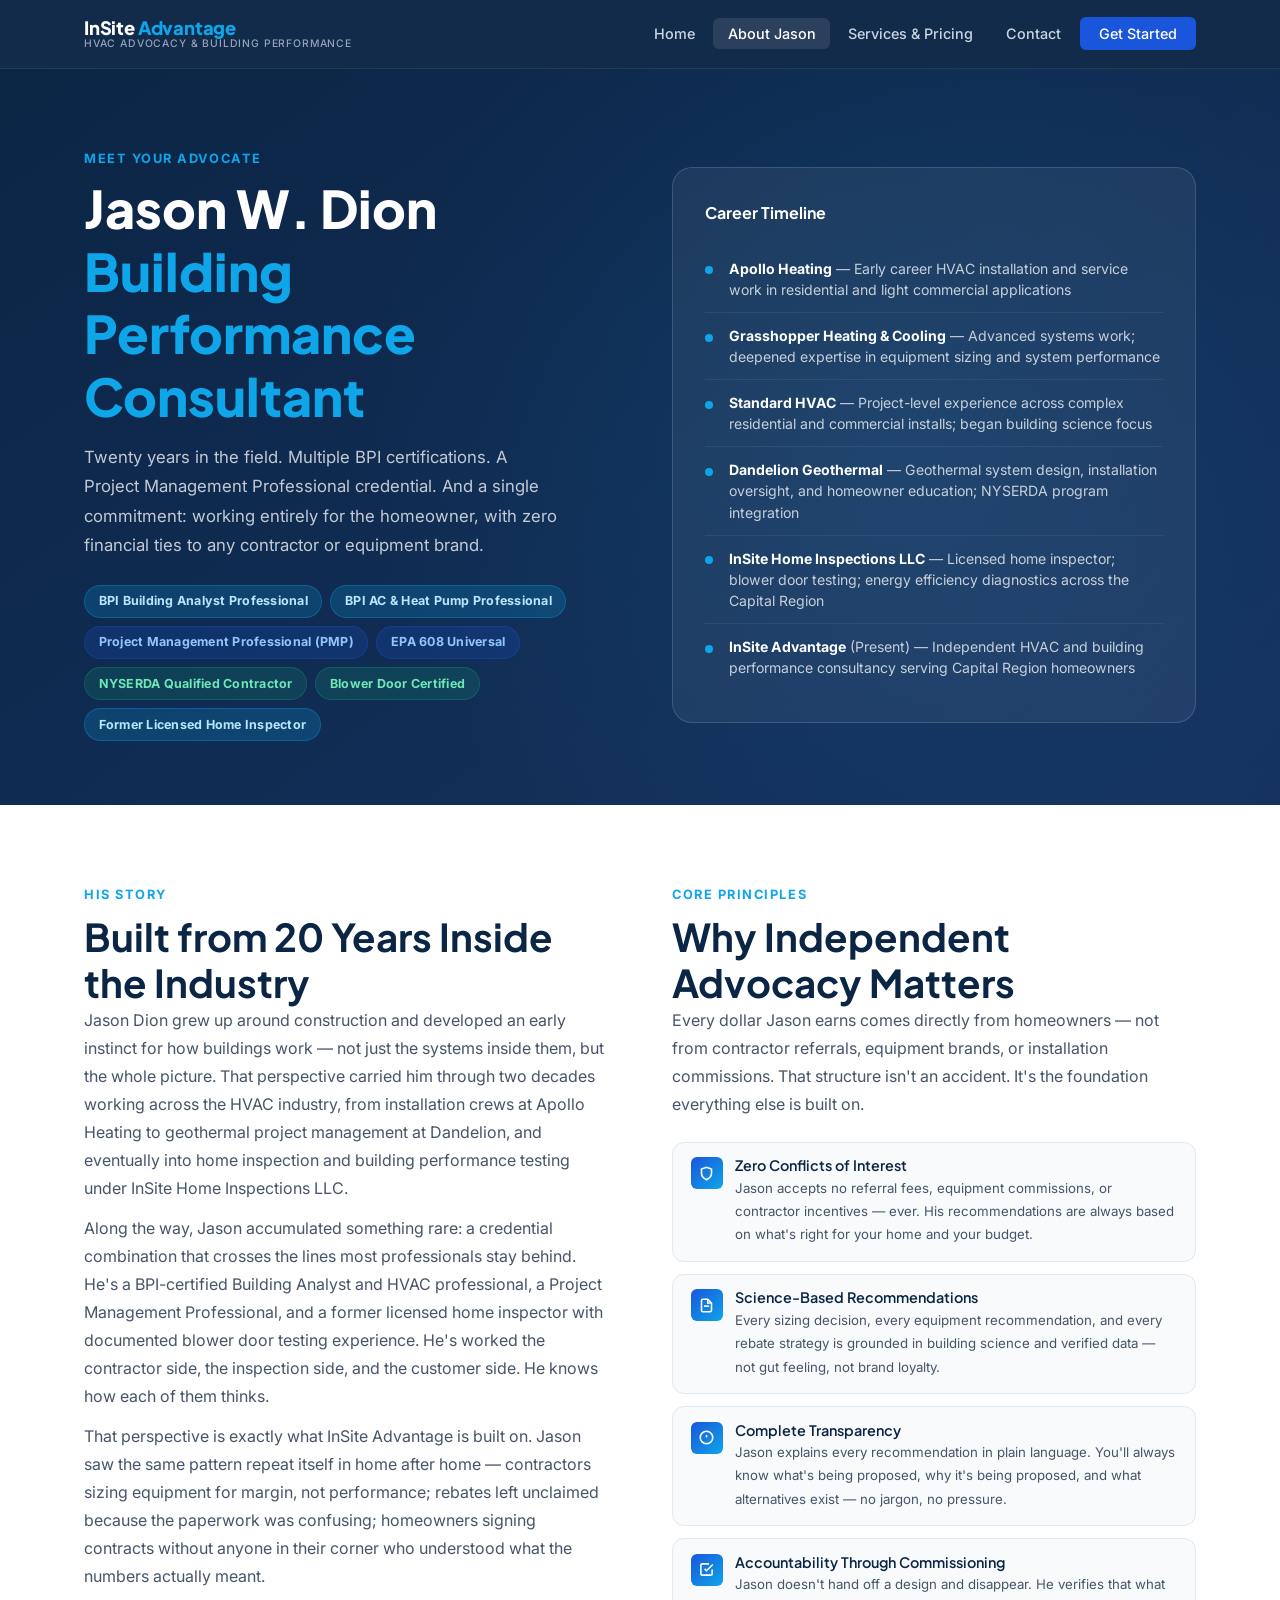
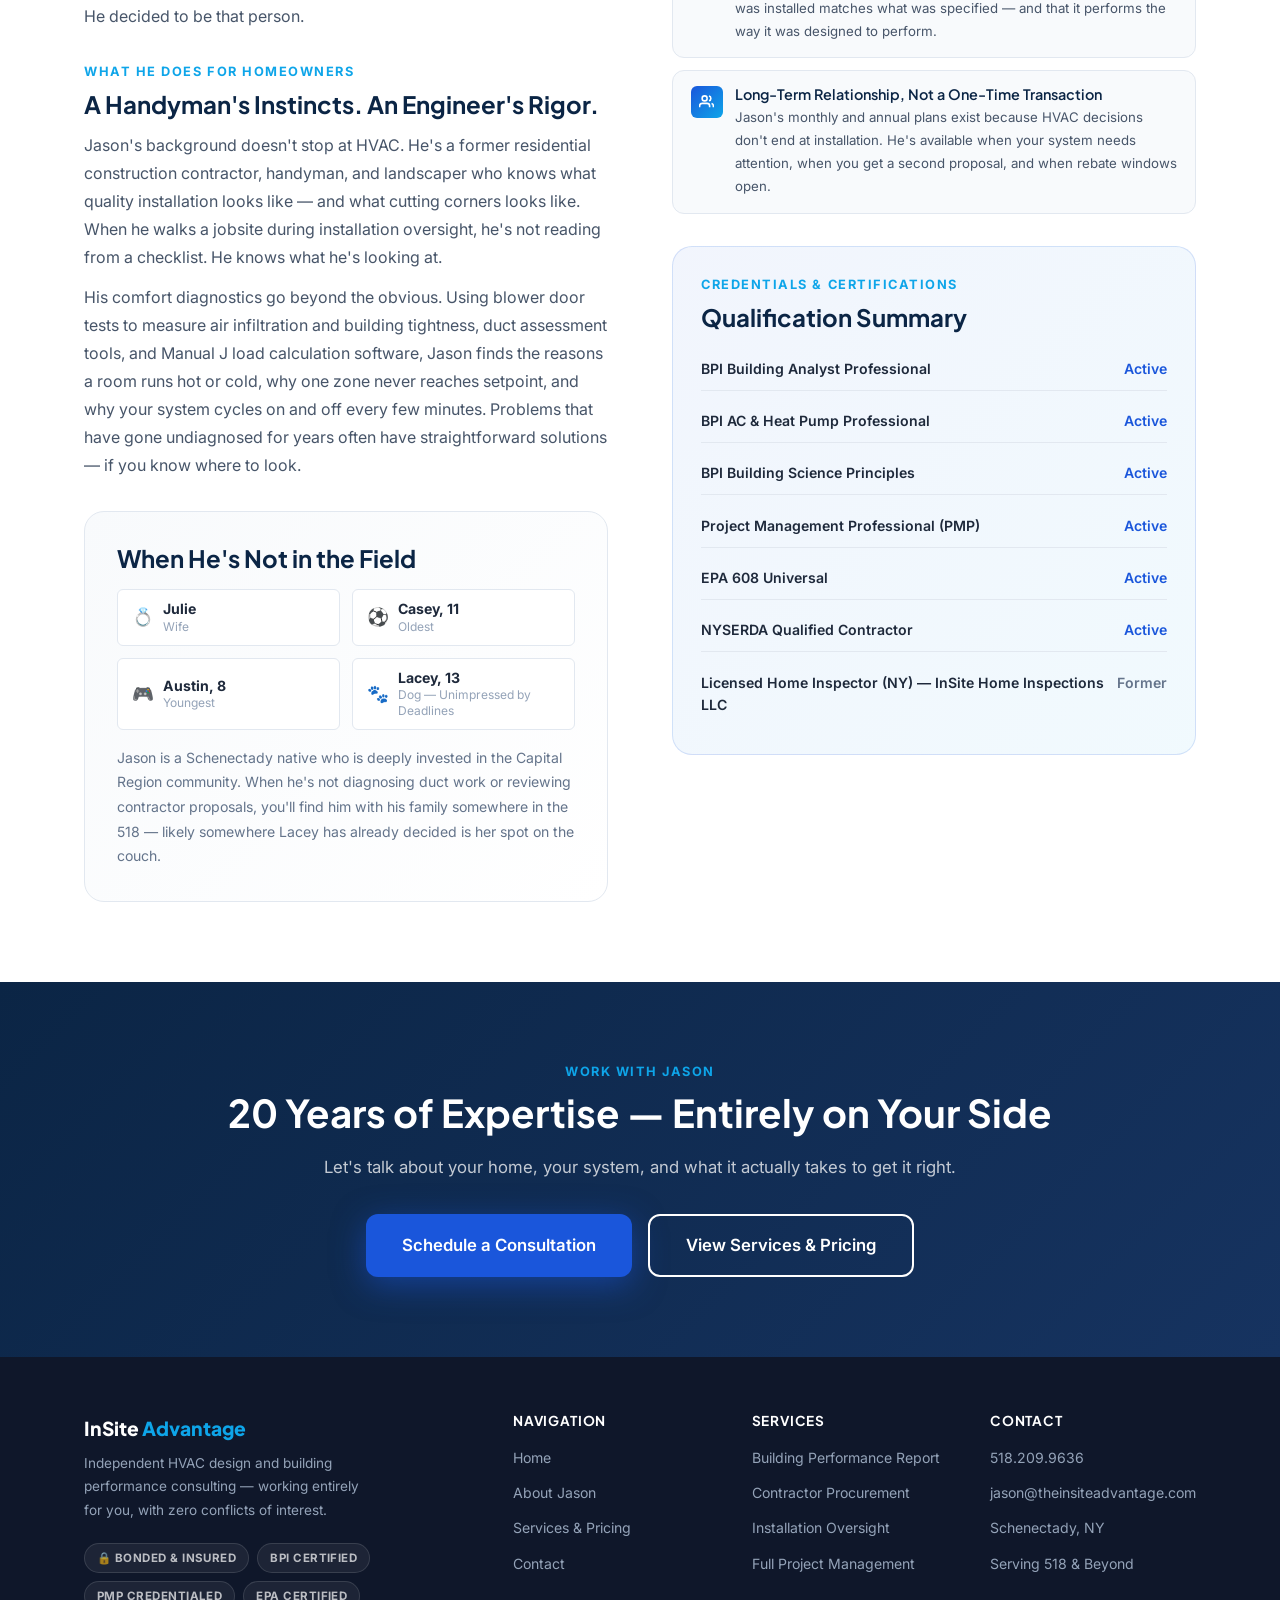
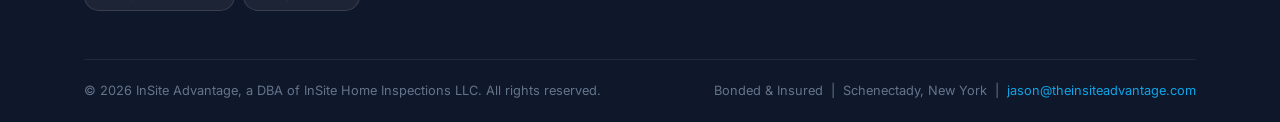
==== about.html @ 4c6d6e3e "Initial launch: complete InSite Advantage website Four-page marketing site for Jason Dion's independ" ====
<!DOCTYPE html>
<html lang="en">
<head>
  <meta charset="UTF-8">
  <meta name="viewport" content="width=device-width, initial-scale=1.0">
  <title>About Jason Dion | InSite Advantage</title>
  <meta name="description" content="Jason W. Dion is a BPI-certified, PMP-credentialed HVAC consultant based in Schenectady, NY with 20+ years of building performance experience. Learn his story and credentials.">
  <link rel="stylesheet" href="css/style.css">
</head>
<body>

<!-- ===== NAV ===== -->
<nav class="nav">
  <div class="container">
    <div class="nav__inner">
      <a href="index.html" class="nav__logo">
        <span class="nav__logo-main">InSite <span>Advantage</span></span>
        <span class="nav__logo-sub">HVAC Advocacy &amp; Building Performance</span>
      </a>
      <ul class="nav__links">
        <li><a href="index.html">Home</a></li>
        <li><a href="about.html" class="active">About Jason</a></li>
        <li><a href="services.html">Services &amp; Pricing</a></li>
        <li><a href="contact.html">Contact</a></li>
        <li><a href="contact.html" class="nav__cta">Get Started</a></li>
      </ul>
      <button class="nav__hamburger" aria-label="Menu">
        <span></span><span></span><span></span>
      </button>
    </div>
  </div>
</nav>

<!-- ===== ABOUT HERO ===== -->
<section class="about-hero">
  <div class="container">
    <div class="about-hero__grid">
      <div>
        <span class="section-label" style="color:var(--teal)">Meet Your Advocate</span>
        <h1>Jason W. Dion<br><span class="about-hero__name">Building Performance Consultant</span></h1>
        <p>Twenty years in the field. Multiple BPI certifications. A Project Management Professional credential. And a single commitment: working entirely for the homeowner, with zero financial ties to any contractor or equipment brand.</p>
        <div class="credential-chips">
          <span class="chip chip--teal">BPI Building Analyst Professional</span>
          <span class="chip chip--teal">BPI AC &amp; Heat Pump Professional</span>
          <span class="chip chip--blue">Project Management Professional (PMP)</span>
          <span class="chip chip--blue">EPA 608 Universal</span>
          <span class="chip chip--green">NYSERDA Qualified Contractor</span>
          <span class="chip chip--green">Blower Door Certified</span>
          <span class="chip chip--teal">Former Licensed Home Inspector</span>
        </div>
      </div>
      <div>
        <div class="about-card">
          <div class="about-card__title">Career Timeline</div>
          <div class="timeline-item">
            <div class="timeline-dot"></div>
            <div class="timeline-text"><strong>Apollo Heating</strong> — Early career HVAC installation and service work in residential and light commercial applications</div>
          </div>
          <div class="timeline-item">
            <div class="timeline-dot"></div>
            <div class="timeline-text"><strong>Grasshopper Heating &amp; Cooling</strong> — Advanced systems work; deepened expertise in equipment sizing and system performance</div>
          </div>
          <div class="timeline-item">
            <div class="timeline-dot"></div>
            <div class="timeline-text"><strong>Standard HVAC</strong> — Project-level experience across complex residential and commercial installs; began building science focus</div>
          </div>
          <div class="timeline-item">
            <div class="timeline-dot"></div>
            <div class="timeline-text"><strong>Dandelion Geothermal</strong> — Geothermal system design, installation oversight, and homeowner education; NYSERDA program integration</div>
          </div>
          <div class="timeline-item">
            <div class="timeline-dot"></div>
            <div class="timeline-text"><strong>InSite Home Inspections LLC</strong> — Licensed home inspector; blower door testing; energy efficiency diagnostics across the Capital Region</div>
          </div>
          <div class="timeline-item">
            <div class="timeline-dot"></div>
            <div class="timeline-text"><strong>InSite Advantage</strong> (Present) — Independent HVAC and building performance consultancy serving Capital Region homeowners</div>
          </div>
        </div>
      </div>
    </div>
  </div>
</section>

<!-- ===== BIO ===== -->
<section class="bio-section section">
  <div class="container">
    <div class="bio-grid">
      <div>
        <div class="bio-block">
          <span class="section-label">His Story</span>
          <h2>Built from 20 Years Inside the Industry</h2>
          <p>Jason Dion grew up around construction and developed an early instinct for how buildings work — not just the systems inside them, but the whole picture. That perspective carried him through two decades working across the HVAC industry, from installation crews at Apollo Heating to geothermal project management at Dandelion, and eventually into home inspection and building performance testing under InSite Home Inspections LLC.</p>
          <p>Along the way, Jason accumulated something rare: a credential combination that crosses the lines most professionals stay behind. He's a BPI-certified Building Analyst and HVAC professional, a Project Management Professional, and a former licensed home inspector with documented blower door testing experience. He's worked the contractor side, the inspection side, and the customer side. He knows how each of them thinks.</p>
          <p>That perspective is exactly what InSite Advantage is built on. Jason saw the same pattern repeat itself in home after home — contractors sizing equipment for margin, not performance; rebates left unclaimed because the paperwork was confusing; homeowners signing contracts without anyone in their corner who understood what the numbers actually meant.</p>
          <p>He decided to be that person.</p>
        </div>

        <div class="bio-block">
          <span class="section-label">What He Does for Homeowners</span>
          <h3>A Handyman's Instincts. An Engineer's Rigor.</h3>
          <p>Jason's background doesn't stop at HVAC. He's a former residential construction contractor, handyman, and landscaper who knows what quality installation looks like — and what cutting corners looks like. When he walks a jobsite during installation oversight, he's not reading from a checklist. He knows what he's looking at.</p>
          <p>His comfort diagnostics go beyond the obvious. Using blower door tests to measure air infiltration and building tightness, duct assessment tools, and Manual J load calculation software, Jason finds the reasons a room runs hot or cold, why one zone never reaches setpoint, and why your system cycles on and off every few minutes. Problems that have gone undiagnosed for years often have straightforward solutions — if you know where to look.</p>
        </div>

        <div class="family-card">
          <h3>When He's Not in the Field</h3>
          <div class="family-members">
            <div class="family-member">
              <span class="family-member__emoji">💍</span>
              <div class="family-member__info">
                <div class="family-member__name">Julie</div>
                <div class="family-member__role">Wife</div>
              </div>
            </div>
            <div class="family-member">
              <span class="family-member__emoji">⚽</span>
              <div class="family-member__info">
                <div class="family-member__name">Casey, 11</div>
                <div class="family-member__role">Oldest</div>
              </div>
            </div>
            <div class="family-member">
              <span class="family-member__emoji">🎮</span>
              <div class="family-member__info">
                <div class="family-member__name">Austin, 8</div>
                <div class="family-member__role">Youngest</div>
              </div>
            </div>
            <div class="family-member">
              <span class="family-member__emoji">🐾</span>
              <div class="family-member__info">
                <div class="family-member__name">Lacey, 13</div>
                <div class="family-member__role">Dog — Unimpressed by Deadlines</div>
              </div>
            </div>
          </div>
          <p style="margin-top:1rem;font-size:.88rem;color:var(--gray-500);">Jason is a Schenectady native who is deeply invested in the Capital Region community. When he's not diagnosing duct work or reviewing contractor proposals, you'll find him with his family somewhere in the 518 — likely somewhere Lacey has already decided is her spot on the couch.</p>
        </div>
      </div>

      <div>
        <span class="section-label">Core Principles</span>
        <h2>Why Independent Advocacy Matters</h2>
        <p style="margin-bottom:1.5rem;">Every dollar Jason earns comes directly from homeowners — not from contractor referrals, equipment brands, or installation commissions. That structure isn't an accident. It's the foundation everything else is built on.</p>

        <div class="value-list">
          <div class="value-item">
            <div class="value-icon">
              <svg viewBox="0 0 24 24" fill="none" stroke-width="2.5"><path d="M12 22s8-4 8-10V5l-8-3-8 3v7c0 6 8 10 8 10z"/></svg>
            </div>
            <div class="value-text">
              <h4>Zero Conflicts of Interest</h4>
              <p>Jason accepts no referral fees, equipment commissions, or contractor incentives — ever. His recommendations are always based on what's right for your home and your budget.</p>
            </div>
          </div>
          <div class="value-item">
            <div class="value-icon">
              <svg viewBox="0 0 24 24" fill="none" stroke-width="2.5"><path d="M14 2H6a2 2 0 00-2 2v16a2 2 0 002 2h12a2 2 0 002-2V8z"/><polyline points="14 2 14 8 20 8"/><line x1="16" y1="13" x2="8" y2="13"/></svg>
            </div>
            <div class="value-text">
              <h4>Science-Based Recommendations</h4>
              <p>Every sizing decision, every equipment recommendation, and every rebate strategy is grounded in building science and verified data — not gut feeling, not brand loyalty.</p>
            </div>
          </div>
          <div class="value-item">
            <div class="value-icon">
              <svg viewBox="0 0 24 24" fill="none" stroke-width="2.5"><circle cx="12" cy="12" r="10"/><line x1="12" y1="8" x2="12" y2="12"/><line x1="12" y1="16" x2="12.01" y2="16"/></svg>
            </div>
            <div class="value-text">
              <h4>Complete Transparency</h4>
              <p>Jason explains every recommendation in plain language. You'll always know what's being proposed, why it's being proposed, and what alternatives exist — no jargon, no pressure.</p>
            </div>
          </div>
          <div class="value-item">
            <div class="value-icon">
              <svg viewBox="0 0 24 24" fill="none" stroke-width="2.5"><polyline points="9 11 12 14 22 4"/><path d="M21 12v7a2 2 0 01-2 2H5a2 2 0 01-2-2V5a2 2 0 012-2h11"/></svg>
            </div>
            <div class="value-text">
              <h4>Accountability Through Commissioning</h4>
              <p>Jason doesn't hand off a design and disappear. He verifies that what was installed matches what was specified — and that it performs the way it was designed to perform.</p>
            </div>
          </div>
          <div class="value-item">
            <div class="value-icon">
              <svg viewBox="0 0 24 24" fill="none" stroke-width="2.5"><path d="M17 21v-2a4 4 0 00-4-4H5a4 4 0 00-4 4v2"/><circle cx="9" cy="7" r="4"/><path d="M23 21v-2a4 4 0 00-3-3.87M16 3.13a4 4 0 010 7.75"/></svg>
            </div>
            <div class="value-text">
              <h4>Long-Term Relationship, Not a One-Time Transaction</h4>
              <p>Jason's monthly and annual plans exist because HVAC decisions don't end at installation. He's available when your system needs attention, when you get a second proposal, and when rebate windows open.</p>
            </div>
          </div>
        </div>

        <div style="margin-top:2rem;padding:1.75rem;background:linear-gradient(135deg,rgba(26,86,219,.06),rgba(14,165,233,.06));border:1px solid rgba(26,86,219,.15);border-radius:var(--radius-lg);">
          <span class="section-label">Credentials &amp; Certifications</span>
          <h3 style="margin-bottom:1rem;">Qualification Summary</h3>
          <div style="display:flex;flex-direction:column;gap:.6rem;">
            <div style="display:flex;justify-content:space-between;padding:.6rem 0;border-bottom:1px solid var(--gray-200);font-size:.88rem;">
              <span style="font-weight:600;color:var(--gray-800);">BPI Building Analyst Professional</span>
              <span style="color:var(--blue);font-weight:600;">Active</span>
            </div>
            <div style="display:flex;justify-content:space-between;padding:.6rem 0;border-bottom:1px solid var(--gray-200);font-size:.88rem;">
              <span style="font-weight:600;color:var(--gray-800);">BPI AC &amp; Heat Pump Professional</span>
              <span style="color:var(--blue);font-weight:600;">Active</span>
            </div>
            <div style="display:flex;justify-content:space-between;padding:.6rem 0;border-bottom:1px solid var(--gray-200);font-size:.88rem;">
              <span style="font-weight:600;color:var(--gray-800);">BPI Building Science Principles</span>
              <span style="color:var(--blue);font-weight:600;">Active</span>
            </div>
            <div style="display:flex;justify-content:space-between;padding:.6rem 0;border-bottom:1px solid var(--gray-200);font-size:.88rem;">
              <span style="font-weight:600;color:var(--gray-800);">Project Management Professional (PMP)</span>
              <span style="color:var(--blue);font-weight:600;">Active</span>
            </div>
            <div style="display:flex;justify-content:space-between;padding:.6rem 0;border-bottom:1px solid var(--gray-200);font-size:.88rem;">
              <span style="font-weight:600;color:var(--gray-800);">EPA 608 Universal</span>
              <span style="color:var(--blue);font-weight:600;">Active</span>
            </div>
            <div style="display:flex;justify-content:space-between;padding:.6rem 0;border-bottom:1px solid var(--gray-200);font-size:.88rem;">
              <span style="font-weight:600;color:var(--gray-800);">NYSERDA Qualified Contractor</span>
              <span style="color:var(--blue);font-weight:600;">Active</span>
            </div>
            <div style="display:flex;justify-content:space-between;padding:.6rem 0;font-size:.88rem;">
              <span style="font-weight:600;color:var(--gray-800);">Licensed Home Inspector (NY) — InSite Home Inspections LLC</span>
              <span style="color:var(--gray-500);font-weight:600;">Former</span>
            </div>
          </div>
        </div>
      </div>
    </div>
  </div>
</section>

<!-- ===== CTA ===== -->
<section class="cta-section">
  <div class="container">
    <span class="section-label" style="color:var(--teal)">Work With Jason</span>
    <h2>20 Years of Expertise — Entirely on Your Side</h2>
    <p>Let's talk about your home, your system, and what it actually takes to get it right.</p>
    <div style="display:flex;gap:1rem;justify-content:center;flex-wrap:wrap;">
      <a href="contact.html" class="btn btn-primary btn-lg">Schedule a Consultation</a>
      <a href="services.html" class="btn btn-outline btn-lg">View Services &amp; Pricing</a>
    </div>
  </div>
</section>

<!-- ===== FOOTER ===== -->
<footer class="footer">
  <div class="container">
    <div class="footer__grid">
      <div>
        <div class="footer__brand-name">InSite <span>Advantage</span></div>
        <p class="footer__tagline">Independent HVAC design and building performance consulting — working entirely for you, with zero conflicts of interest.</p>
        <div class="footer__badges">
          <span class="footer__badge">🔒 Bonded &amp; Insured</span>
          <span class="footer__badge">BPI Certified</span>
          <span class="footer__badge">PMP Credentialed</span>
          <span class="footer__badge">EPA Certified</span>
        </div>
      </div>
      <div class="footer__col">
        <h4>Navigation</h4>
        <ul>
          <li><a href="index.html">Home</a></li>
          <li><a href="about.html">About Jason</a></li>
          <li><a href="services.html">Services &amp; Pricing</a></li>
          <li><a href="contact.html">Contact</a></li>
        </ul>
      </div>
      <div class="footer__col">
        <h4>Services</h4>
        <ul>
          <li><a href="services.html">Building Performance Report</a></li>
          <li><a href="services.html">Contractor Procurement</a></li>
          <li><a href="services.html">Installation Oversight</a></li>
          <li><a href="services.html">Full Project Management</a></li>
        </ul>
      </div>
      <div class="footer__col">
        <h4>Contact</h4>
        <ul>
          <li><a href="tel:5182099636">518.209.9636</a></li>
          <li><a href="mailto:jason@theinsiteadvantage.com">jason@theinsiteadvantage.com</a></li>
          <li><a href="about.html">Schenectady, NY</a></li>
          <li><a href="contact.html">Serving 518 &amp; Beyond</a></li>
        </ul>
      </div>
    </div>
    <div class="footer__bottom">
      <p>&copy; 2026 InSite Advantage, a DBA of InSite Home Inspections LLC. All rights reserved.</p>
      <p>Bonded &amp; Insured &nbsp;|&nbsp; Schenectady, New York &nbsp;|&nbsp; <a href="mailto:jason@theinsiteadvantage.com">jason@theinsiteadvantage.com</a></p>
    </div>
  </div>
</footer>

<script src="js/main.js"></script>
</body>
</html>
---- css/style.css ----
/* ============================================================
   InSite Advantage — Main Stylesheet
   ============================================================ */

@import url('https://fonts.googleapis.com/css2?family=Inter:wght@300;400;500;600;700;800&family=Plus+Jakarta+Sans:wght@400;500;600;700;800&display=swap');

/* ---------- CSS Custom Properties ---------- */
:root {
  --navy:       #0B2545;
  --navy-light: #163360;
  --blue:       #1A56DB;
  --blue-light: #3B82F6;
  --teal:       #0EA5E9;
  --teal-light: #BAE6FD;
  --gray-50:    #F8FAFC;
  --gray-100:   #F1F5F9;
  --gray-200:   #E2E8F0;
  --gray-300:   #CBD5E1;
  --gray-400:   #94A3B8;
  --gray-500:   #64748B;
  --gray-600:   #475569;
  --gray-700:   #334155;
  --gray-800:   #1E293B;
  --gray-900:   #0F172A;
  --white:      #FFFFFF;
  --gold:       #F59E0B;

  --font-sans:    'Inter', system-ui, sans-serif;
  --font-display: 'Plus Jakarta Sans', system-ui, sans-serif;

  --radius-sm: 6px;
  --radius:    12px;
  --radius-lg: 20px;
  --radius-xl: 32px;

  --shadow-sm:  0 1px 3px rgba(0,0,0,.08), 0 1px 2px rgba(0,0,0,.06);
  --shadow:     0 4px 16px rgba(0,0,0,.10);
  --shadow-lg:  0 12px 40px rgba(0,0,0,.14);
  --shadow-xl:  0 24px 64px rgba(0,0,0,.18);

  --transition: 0.22s ease;
  --max-width: 1160px;
}

/* ---------- Reset & Base ---------- */
*, *::before, *::after { box-sizing: border-box; margin: 0; padding: 0; }
html { scroll-behavior: smooth; font-size: 16px; }
body {
  font-family: var(--font-sans);
  color: var(--gray-800);
  background: var(--white);
  line-height: 1.6;
  -webkit-font-smoothing: antialiased;
}
img { max-width: 100%; display: block; }
a { color: inherit; text-decoration: none; }
ul { list-style: none; }
button { cursor: pointer; border: none; background: none; font-family: inherit; }

/* ---------- Typography ---------- */
h1, h2, h3, h4, h5 {
  font-family: var(--font-display);
  line-height: 1.2;
  color: var(--navy);
}
h1 { font-size: clamp(2rem, 5vw, 3.25rem); font-weight: 800; }
h2 { font-size: clamp(1.6rem, 3.5vw, 2.4rem); font-weight: 700; }
h3 { font-size: clamp(1.2rem, 2.5vw, 1.5rem); font-weight: 700; }
h4 { font-size: 1.1rem; font-weight: 600; }
p  { color: var(--gray-600); line-height: 1.75; }

.section-label {
  font-size: .8rem;
  font-weight: 700;
  letter-spacing: .12em;
  text-transform: uppercase;
  color: var(--teal);
  display: block;
  margin-bottom: .5rem;
}
.section-subtitle {
  font-size: 1.1rem;
  color: var(--gray-500);
  max-width: 600px;
  line-height: 1.7;
}

/* ---------- Layout Helpers ---------- */
.container {
  max-width: var(--max-width);
  margin: 0 auto;
  padding: 0 1.5rem;
}
.section { padding: 5rem 0; }
.section--alt { background: var(--gray-50); }
.section--dark { background: var(--navy); }
.section-header { margin-bottom: 3rem; }
.section-header.center { text-align: center; }
.section-header.center .section-subtitle { margin: .75rem auto 0; }
.grid-2 { display: grid; grid-template-columns: 1fr 1fr; gap: 2rem; }
.grid-3 { display: grid; grid-template-columns: repeat(3, 1fr); gap: 2rem; }
.grid-4 { display: grid; grid-template-columns: repeat(4, 1fr); gap: 1.5rem; }
.flex { display: flex; }
.flex-center { display: flex; align-items: center; justify-content: center; }
.gap-1 { gap: .5rem; }
.gap-2 { gap: 1rem; }

/* ---------- Buttons ---------- */
.btn {
  display: inline-flex;
  align-items: center;
  gap: .5rem;
  padding: .8rem 1.75rem;
  border-radius: var(--radius);
  font-weight: 600;
  font-size: .95rem;
  transition: all var(--transition);
  white-space: nowrap;
}
.btn-primary {
  background: var(--blue);
  color: var(--white);
  box-shadow: 0 4px 14px rgba(26,86,219,.35);
}
.btn-primary:hover {
  background: var(--navy);
  transform: translateY(-2px);
  box-shadow: 0 8px 24px rgba(26,86,219,.4);
}
.btn-outline {
  border: 2px solid var(--white);
  color: var(--white);
}
.btn-outline:hover {
  background: var(--white);
  color: var(--navy);
}
.btn-ghost {
  border: 2px solid var(--blue);
  color: var(--blue);
}
.btn-ghost:hover {
  background: var(--blue);
  color: var(--white);
}
.btn-lg { padding: 1rem 2.25rem; font-size: 1.05rem; }

/* ---------- Nav ---------- */
.nav {
  position: sticky;
  top: 0;
  z-index: 100;
  background: rgba(11,37,69,.97);
  backdrop-filter: blur(12px);
  border-bottom: 1px solid rgba(255,255,255,.08);
}
.nav__inner {
  display: flex;
  align-items: center;
  justify-content: space-between;
  height: 68px;
}
.nav__logo {
  display: flex;
  flex-direction: column;
  line-height: 1.1;
}
.nav__logo-main {
  font-family: var(--font-display);
  font-weight: 800;
  font-size: 1.15rem;
  color: var(--white);
  letter-spacing: -.01em;
}
.nav__logo-main span { color: var(--teal); }
.nav__logo-sub {
  font-size: .65rem;
  font-weight: 500;
  color: var(--gray-400);
  letter-spacing: .08em;
  text-transform: uppercase;
}
.nav__links {
  display: flex;
  align-items: center;
  gap: .25rem;
}
.nav__links a {
  color: var(--gray-300);
  font-size: .9rem;
  font-weight: 500;
  padding: .45rem .9rem;
  border-radius: var(--radius-sm);
  transition: all var(--transition);
}
.nav__links a:hover,
.nav__links a.active {
  color: var(--white);
  background: rgba(255,255,255,.1);
}
.nav__cta {
  background: var(--blue);
  color: var(--white) !important;
  padding: .5rem 1.2rem !important;
  border-radius: var(--radius-sm) !important;
}
.nav__cta:hover {
  background: var(--teal) !important;
  color: var(--white) !important;
}
.nav__hamburger {
  display: none;
  flex-direction: column;
  gap: 5px;
  padding: .5rem;
}
.nav__hamburger span {
  display: block;
  width: 24px;
  height: 2px;
  background: var(--white);
  border-radius: 2px;
  transition: all var(--transition);
}

/* ---------- Hero ---------- */
.hero {
  background: linear-gradient(145deg, var(--navy) 0%, var(--navy-light) 50%, #0d3060 100%);
  padding: 6rem 0 5rem;
  position: relative;
  overflow: hidden;
}
.hero::before {
  content: '';
  position: absolute;
  inset: 0;
  background:
    radial-gradient(circle at 20% 50%, rgba(14,165,233,.12) 0%, transparent 50%),
    radial-gradient(circle at 80% 20%, rgba(26,86,219,.1) 0%, transparent 50%);
}
.hero__grid {
  display: grid;
  grid-template-columns: 1.1fr 0.9fr;
  gap: 4rem;
  align-items: center;
  position: relative;
}
.hero__badge {
  display: inline-flex;
  align-items: center;
  gap: .5rem;
  background: rgba(14,165,233,.15);
  border: 1px solid rgba(14,165,233,.3);
  color: var(--teal-light);
  font-size: .8rem;
  font-weight: 600;
  letter-spacing: .06em;
  text-transform: uppercase;
  padding: .4rem 1rem;
  border-radius: 999px;
  margin-bottom: 1.5rem;
}
.hero h1 {
  color: var(--white);
  margin-bottom: 1.25rem;
}
.hero h1 span { color: var(--teal); }
.hero__sub {
  color: rgba(255,255,255,.75);
  font-size: 1.15rem;
  max-width: 520px;
  margin-bottom: 2rem;
  line-height: 1.7;
}
.hero__actions { display: flex; gap: 1rem; flex-wrap: wrap; }
.hero__stats {
  display: grid;
  grid-template-columns: 1fr 1fr;
  gap: 1rem;
  margin-top: 3rem;
}
.hero__stat {
  padding: 1.25rem 1.5rem;
  background: rgba(255,255,255,.07);
  border: 1px solid rgba(255,255,255,.12);
  border-radius: var(--radius);
}
.hero__stat-num {
  font-family: var(--font-display);
  font-weight: 800;
  font-size: 1.75rem;
  color: var(--teal);
  line-height: 1;
  margin-bottom: .25rem;
}
.hero__stat-label {
  font-size: .8rem;
  color: rgba(255,255,255,.6);
  font-weight: 500;
}
.hero__card {
  background: rgba(255,255,255,.06);
  border: 1px solid rgba(255,255,255,.14);
  border-radius: var(--radius-lg);
  padding: 2rem;
  backdrop-filter: blur(8px);
}
.hero__card-title {
  font-family: var(--font-display);
  font-weight: 700;
  font-size: 1rem;
  color: var(--white);
  margin-bottom: 1.25rem;
  padding-bottom: .75rem;
  border-bottom: 1px solid rgba(255,255,255,.12);
}
.hero__card-item {
  display: flex;
  align-items: flex-start;
  gap: .75rem;
  padding: .65rem 0;
  border-bottom: 1px solid rgba(255,255,255,.07);
}
.hero__card-item:last-child { border-bottom: none; }
.hero__card-icon {
  width: 28px;
  height: 28px;
  border-radius: 6px;
  background: rgba(14,165,233,.2);
  flex-shrink: 0;
  display: flex;
  align-items: center;
  justify-content: center;
  margin-top: 2px;
}
.hero__card-icon svg { width: 14px; height: 14px; stroke: var(--teal); }
.hero__card-text { font-size: .88rem; color: rgba(255,255,255,.75); line-height: 1.5; }
.hero__card-text strong { color: var(--white); }

/* ---------- Trust Bar ---------- */
.trust-bar {
  background: var(--navy);
  border-bottom: 1px solid rgba(255,255,255,.08);
  padding: 1.1rem 0;
}
.trust-bar__inner {
  display: flex;
  align-items: center;
  justify-content: center;
  gap: 2.5rem;
  flex-wrap: wrap;
}
.trust-item {
  display: flex;
  align-items: center;
  gap: .6rem;
  color: rgba(255,255,255,.8);
  font-size: .85rem;
  font-weight: 500;
}
.trust-item svg { width: 16px; height: 16px; stroke: var(--teal); flex-shrink: 0; }
.trust-divider {
  width: 1px;
  height: 20px;
  background: rgba(255,255,255,.15);
}

/* ---------- Why Section ---------- */
.why-card {
  background: var(--white);
  border: 1px solid var(--gray-200);
  border-radius: var(--radius-lg);
  padding: 2rem;
  transition: all var(--transition);
  position: relative;
  overflow: hidden;
}
.why-card::before {
  content: '';
  position: absolute;
  top: 0; left: 0; right: 0;
  height: 3px;
  background: linear-gradient(90deg, var(--blue), var(--teal));
  transform: scaleX(0);
  transition: transform var(--transition);
  transform-origin: left;
}
.why-card:hover {
  border-color: var(--blue-light);
  box-shadow: var(--shadow-lg);
  transform: translateY(-4px);
}
.why-card:hover::before { transform: scaleX(1); }
.why-card__icon {
  width: 52px;
  height: 52px;
  border-radius: var(--radius);
  background: linear-gradient(135deg, rgba(26,86,219,.12), rgba(14,165,233,.12));
  display: flex;
  align-items: center;
  justify-content: center;
  margin-bottom: 1.25rem;
}
.why-card__icon svg { width: 24px; height: 24px; stroke: var(--blue); }
.why-card h3 { margin-bottom: .6rem; font-size: 1.1rem; }
.why-card p { font-size: .9rem; }

/* ---------- Services Preview ---------- */
.services-grid { display: grid; grid-template-columns: repeat(2, 1fr); gap: 1.5rem; }
.service-card {
  background: var(--white);
  border: 1px solid var(--gray-200);
  border-radius: var(--radius-lg);
  padding: 1.75rem;
  display: flex;
  gap: 1.25rem;
  align-items: flex-start;
  transition: all var(--transition);
}
.service-card:hover {
  border-color: var(--blue-light);
  box-shadow: var(--shadow);
  transform: translateY(-3px);
}
.service-card__num {
  width: 36px;
  height: 36px;
  border-radius: 50%;
  background: linear-gradient(135deg, var(--blue), var(--teal));
  color: var(--white);
  font-weight: 800;
  font-size: .85rem;
  display: flex;
  align-items: center;
  justify-content: center;
  flex-shrink: 0;
}
.service-card h4 { margin-bottom: .35rem; }
.service-card p { font-size: .88rem; }

/* ---------- Area Banner ---------- */
.area-banner {
  background: linear-gradient(135deg, var(--blue) 0%, var(--navy) 100%);
  padding: 3.5rem 0;
  text-align: center;
  position: relative;
  overflow: hidden;
}
.area-banner::before {
  content: '';
  position: absolute;
  inset: 0;
  background: radial-gradient(circle at 30% 50%, rgba(14,165,233,.2) 0%, transparent 60%);
}
.area-banner h2, .area-banner p { color: var(--white); position: relative; }
.area-banner p { color: rgba(255,255,255,.8); margin-top: .75rem; font-size: 1.05rem; }
.area-tags {
  display: flex;
  flex-wrap: wrap;
  justify-content: center;
  gap: .6rem;
  margin-top: 1.5rem;
  position: relative;
}
.area-tag {
  background: rgba(255,255,255,.15);
  border: 1px solid rgba(255,255,255,.25);
  color: var(--white);
  font-size: .85rem;
  font-weight: 600;
  padding: .4rem 1rem;
  border-radius: 999px;
}

/* ---------- Partners ---------- */
.partners-grid {
  display: grid;
  grid-template-columns: repeat(4, 1fr);
  gap: 1rem;
}
.partner-badge {
  display: flex;
  flex-direction: column;
  align-items: center;
  justify-content: center;
  padding: 1.5rem 1rem;
  background: var(--white);
  border: 1px solid var(--gray-200);
  border-radius: var(--radius);
  text-align: center;
  transition: all var(--transition);
  gap: .5rem;
  min-height: 90px;
}
.partner-badge:hover {
  border-color: var(--blue-light);
  box-shadow: var(--shadow);
  transform: translateY(-3px);
}
.partner-badge__icon {
  width: 36px;
  height: 36px;
  border-radius: 8px;
  display: flex;
  align-items: center;
  justify-content: center;
  font-weight: 800;
  font-size: .85rem;
  color: var(--white);
  flex-shrink: 0;
}
.partner-badge__name {
  font-size: .78rem;
  font-weight: 700;
  color: var(--gray-700);
  line-height: 1.3;
}
.partner-badge__type {
  font-size: .68rem;
  color: var(--gray-400);
  font-weight: 500;
}
.partner-section-label {
  font-size: .82rem;
  font-weight: 700;
  letter-spacing: .1em;
  text-transform: uppercase;
  color: var(--gray-400);
  margin-bottom: 1rem;
  margin-top: 2.5rem;
}
.partner-section-label:first-of-type { margin-top: 0; }

/* ---------- Testimonials ---------- */
.testimonials-grid { display: grid; grid-template-columns: repeat(3, 1fr); gap: 1.5rem; }
.testimonial-card {
  background: var(--white);
  border: 1px solid var(--gray-200);
  border-radius: var(--radius-lg);
  padding: 1.75rem;
  display: flex;
  flex-direction: column;
  gap: .75rem;
  transition: all var(--transition);
}
.testimonial-card:hover {
  box-shadow: var(--shadow-lg);
  transform: translateY(-4px);
}
.testimonial-stars { display: flex; gap: 3px; }
.testimonial-stars span { color: var(--gold); font-size: 1rem; }
.testimonial-card blockquote {
  font-size: .92rem;
  color: var(--gray-700);
  line-height: 1.7;
  font-style: italic;
  flex: 1;
}
.testimonial-card blockquote::before {
  content: '\201C';
  font-size: 1.5rem;
  color: var(--blue-light);
  line-height: 0;
  vertical-align: -.35em;
  margin-right: .1em;
}
.testimonial-author {
  display: flex;
  align-items: center;
  gap: .75rem;
  padding-top: .75rem;
  border-top: 1px solid var(--gray-100);
}
.testimonial-avatar {
  width: 40px;
  height: 40px;
  border-radius: 50%;
  display: flex;
  align-items: center;
  justify-content: center;
  font-weight: 700;
  font-size: .9rem;
  color: var(--white);
  flex-shrink: 0;
}
.testimonial-name { font-size: .88rem; font-weight: 700; color: var(--gray-800); }
.testimonial-location { font-size: .78rem; color: var(--gray-400); }
.testimonial-savings {
  display: inline-flex;
  align-items: center;
  gap: .35rem;
  background: rgba(16,185,129,.1);
  color: #059669;
  font-size: .75rem;
  font-weight: 700;
  padding: .2rem .6rem;
  border-radius: 999px;
  margin-top: .25rem;
}

/* ---------- Reviews Section ---------- */
.reviews-section { background: var(--gray-50); }
.reviews-layout { display: grid; grid-template-columns: 1fr 1.5fr; gap: 3rem; align-items: start; }
.review-form-card {
  background: var(--white);
  border: 1px solid var(--gray-200);
  border-radius: var(--radius-lg);
  padding: 2rem;
  box-shadow: var(--shadow-sm);
}
.review-form-card h3 { margin-bottom: 1.5rem; }
.form-group { margin-bottom: 1.25rem; }
.form-group label {
  display: block;
  font-size: .85rem;
  font-weight: 600;
  color: var(--gray-700);
  margin-bottom: .4rem;
}
.form-group input,
.form-group textarea,
.form-group select {
  width: 100%;
  padding: .7rem 1rem;
  border: 1.5px solid var(--gray-200);
  border-radius: var(--radius-sm);
  font-family: var(--font-sans);
  font-size: .9rem;
  color: var(--gray-800);
  background: var(--gray-50);
  transition: border-color var(--transition);
  outline: none;
}
.form-group input:focus,
.form-group textarea:focus,
.form-group select:focus { border-color: var(--blue); background: var(--white); }
.form-group textarea { resize: vertical; min-height: 100px; }
.star-select { display: flex; gap: .4rem; font-size: 1.5rem; }
.star-select span {
  cursor: pointer;
  color: var(--gray-300);
  transition: color var(--transition);
  user-select: none;
}
.star-select span.active,
.star-select span:hover { color: var(--gold); }
.reviews-feed h3 { margin-bottom: 1.5rem; }
.review-card {
  background: var(--white);
  border: 1px solid var(--gray-200);
  border-radius: var(--radius);
  padding: 1.25rem 1.5rem;
  margin-bottom: 1rem;
}
.review-card__header {
  display: flex;
  justify-content: space-between;
  align-items: flex-start;
  margin-bottom: .5rem;
}
.review-card__name { font-weight: 700; font-size: .9rem; color: var(--gray-800); }
.review-card__date { font-size: .75rem; color: var(--gray-400); }
.review-card__stars { display: flex; gap: 2px; margin-bottom: .5rem; }
.review-card__stars span { color: var(--gold); font-size: .85rem; }
.review-card__text { font-size: .88rem; color: var(--gray-600); line-height: 1.6; }
.no-reviews {
  text-align: center;
  color: var(--gray-400);
  font-size: .9rem;
  padding: 2rem;
  border: 1.5px dashed var(--gray-200);
  border-radius: var(--radius);
}

/* ---------- CTA Section ---------- */
.cta-section {
  background: linear-gradient(135deg, var(--navy) 0%, var(--navy-light) 100%);
  padding: 5rem 0;
  text-align: center;
}
.cta-section h2 { color: var(--white); margin-bottom: 1rem; }
.cta-section p { color: rgba(255,255,255,.75); font-size: 1.05rem; margin-bottom: 2rem; }
.cta-section .btn-primary { box-shadow: 0 8px 32px rgba(26,86,219,.5); }

/* ---------- About Page ---------- */
.about-hero {
  background: linear-gradient(145deg, var(--navy) 0%, var(--navy-light) 100%);
  padding: 5rem 0 4rem;
  position: relative;
  overflow: hidden;
}
.about-hero::before {
  content: '';
  position: absolute;
  inset: 0;
  background: radial-gradient(circle at 70% 50%, rgba(14,165,233,.1) 0%, transparent 55%);
}
.about-hero__grid {
  display: grid;
  grid-template-columns: 1fr 1fr;
  gap: 4rem;
  align-items: center;
  position: relative;
}
.about-hero h1 { color: var(--white); margin-bottom: 1rem; }
.about-hero__name { color: var(--teal); }
.about-hero p { color: rgba(255,255,255,.75); font-size: 1.05rem; max-width: 480px; }
.credential-chips {
  display: flex;
  flex-wrap: wrap;
  gap: .5rem;
  margin-top: 1.5rem;
}
.chip {
  display: inline-flex;
  align-items: center;
  gap: .35rem;
  padding: .35rem .85rem;
  border-radius: 999px;
  font-size: .78rem;
  font-weight: 700;
  letter-spacing: .02em;
}
.chip--blue { background: rgba(26,86,219,.2); color: #93C5FD; border: 1px solid rgba(26,86,219,.3); }
.chip--teal { background: rgba(14,165,233,.2); color: var(--teal-light); border: 1px solid rgba(14,165,233,.3); }
.chip--green { background: rgba(16,185,129,.15); color: #6EE7B7; border: 1px solid rgba(16,185,129,.25); }
.about-card {
  background: rgba(255,255,255,.06);
  border: 1px solid rgba(255,255,255,.14);
  border-radius: var(--radius-lg);
  padding: 2rem;
}
.about-card__title {
  font-family: var(--font-display);
  font-weight: 700;
  color: var(--white);
  margin-bottom: 1.25rem;
  font-size: 1rem;
}
.timeline-item {
  display: flex;
  gap: 1rem;
  padding: .75rem 0;
  border-bottom: 1px solid rgba(255,255,255,.07);
}
.timeline-item:last-child { border-bottom: none; }
.timeline-dot {
  width: 8px;
  height: 8px;
  border-radius: 50%;
  background: var(--teal);
  flex-shrink: 0;
  margin-top: .55rem;
}
.timeline-text { font-size: .88rem; color: rgba(255,255,255,.75); line-height: 1.5; }
.timeline-text strong { color: var(--white); }
.bio-section { padding: 5rem 0; }
.bio-grid {
  display: grid;
  grid-template-columns: 1fr 1fr;
  gap: 4rem;
  align-items: start;
}
.bio-block { margin-bottom: 2rem; }
.bio-block h3 { margin-bottom: .75rem; }
.bio-block p { margin-bottom: .75rem; }
.value-list { display: flex; flex-direction: column; gap: .75rem; margin-top: 1rem; }
.value-item {
  display: flex;
  align-items: flex-start;
  gap: .75rem;
  padding: .9rem 1.1rem;
  background: var(--gray-50);
  border: 1px solid var(--gray-200);
  border-radius: var(--radius);
}
.value-icon {
  width: 32px;
  height: 32px;
  border-radius: 6px;
  background: linear-gradient(135deg, var(--blue), var(--teal));
  display: flex;
  align-items: center;
  justify-content: center;
  flex-shrink: 0;
}
.value-icon svg { width: 15px; height: 15px; stroke: var(--white); }
.value-text h4 { font-size: .9rem; margin-bottom: .15rem; }
.value-text p { font-size: .83rem; margin: 0; }
.family-card {
  background: linear-gradient(135deg, var(--gray-50), var(--white));
  border: 1px solid var(--gray-200);
  border-radius: var(--radius-lg);
  padding: 2rem;
  margin-top: 2rem;
}
.family-card h3 { margin-bottom: 1rem; }
.family-members { display: grid; grid-template-columns: 1fr 1fr; gap: .75rem; }
.family-member {
  display: flex;
  align-items: center;
  gap: .6rem;
  padding: .65rem .85rem;
  background: var(--white);
  border: 1px solid var(--gray-200);
  border-radius: var(--radius-sm);
  font-size: .88rem;
}
.family-member__emoji { font-size: 1.1rem; }
.family-member__info { line-height: 1.3; }
.family-member__name { font-weight: 700; color: var(--gray-800); font-size: .88rem; }
.family-member__role { font-size: .75rem; color: var(--gray-400); }

/* ---------- Services Page ---------- */
.services-hero {
  background: linear-gradient(145deg, var(--navy) 0%, var(--navy-light) 100%);
  padding: 4.5rem 0 3.5rem;
  text-align: center;
}
.services-hero h1 { color: var(--white); margin-bottom: .75rem; }
.services-hero p { color: rgba(255,255,255,.75); font-size: 1.05rem; max-width: 580px; margin: 0 auto; }
.plans-grid { display: grid; grid-template-columns: repeat(3, 1fr); gap: 1.5rem; }
.plan-card {
  border: 1.5px solid var(--gray-200);
  border-radius: var(--radius-lg);
  overflow: hidden;
  transition: all var(--transition);
  background: var(--white);
  position: relative;
}
.plan-card:hover {
  box-shadow: var(--shadow-lg);
  transform: translateY(-6px);
}
.plan-card.featured {
  border-color: var(--blue);
  box-shadow: 0 0 0 4px rgba(26,86,219,.12);
}
.plan-badge {
  position: absolute;
  top: 1.25rem;
  right: 1.25rem;
  background: var(--blue);
  color: var(--white);
  font-size: .7rem;
  font-weight: 700;
  letter-spacing: .08em;
  text-transform: uppercase;
  padding: .2rem .6rem;
  border-radius: 999px;
}
.plan-header {
  padding: 2rem 2rem 1.5rem;
  border-bottom: 1px solid var(--gray-100);
}
.plan-header h3 { margin-bottom: .35rem; }
.plan-tagline { font-size: .85rem; color: var(--gray-500); margin-bottom: 1.25rem; }
.plan-price {
  display: flex;
  align-items: baseline;
  gap: .35rem;
}
.plan-price__amount {
  font-family: var(--font-display);
  font-size: 2.5rem;
  font-weight: 800;
  color: var(--navy);
  line-height: 1;
}
.plan-price__period { font-size: .9rem; color: var(--gray-400); }
.plan-savings {
  display: inline-block;
  margin-top: .5rem;
  font-size: .78rem;
  font-weight: 700;
  color: #059669;
  background: rgba(16,185,129,.1);
  padding: .2rem .6rem;
  border-radius: 999px;
}
.plan-body { padding: 1.5rem 2rem 2rem; }
.plan-features { display: flex; flex-direction: column; gap: .6rem; margin-bottom: 1.75rem; }
.plan-feature {
  display: flex;
  align-items: flex-start;
  gap: .6rem;
  font-size: .88rem;
  color: var(--gray-600);
}
.plan-feature__check {
  width: 18px;
  height: 18px;
  border-radius: 50%;
  background: rgba(26,86,219,.12);
  display: flex;
  align-items: center;
  justify-content: center;
  flex-shrink: 0;
  margin-top: 1px;
}
.plan-feature__check svg { width: 10px; height: 10px; stroke: var(--blue); stroke-width: 3; }
.all-services-grid {
  display: grid;
  grid-template-columns: repeat(3, 1fr);
  gap: 1rem;
}
.service-item {
  display: flex;
  align-items: flex-start;
  gap: .75rem;
  padding: 1.1rem 1.25rem;
  background: var(--white);
  border: 1px solid var(--gray-200);
  border-radius: var(--radius);
  transition: all var(--transition);
}
.service-item:hover {
  border-color: var(--blue-light);
  box-shadow: var(--shadow-sm);
}
.service-item__dot {
  width: 8px;
  height: 8px;
  border-radius: 50%;
  background: var(--blue);
  flex-shrink: 0;
  margin-top: .45rem;
}
.service-item p { font-size: .88rem; margin: 0; color: var(--gray-700); font-weight: 500; }

/* ---------- Contact Page ---------- */
.contact-hero {
  background: linear-gradient(145deg, var(--navy) 0%, var(--navy-light) 100%);
  padding: 4.5rem 0 3.5rem;
  text-align: center;
}
.contact-hero h1 { color: var(--white); margin-bottom: .75rem; }
.contact-hero p { color: rgba(255,255,255,.75); font-size: 1.05rem; }
.contact-layout {
  display: grid;
  grid-template-columns: 1fr 1.5fr;
  gap: 3rem;
  align-items: start;
}
.contact-info { display: flex; flex-direction: column; gap: 1rem; }
.contact-info-card {
  background: var(--white);
  border: 1px solid var(--gray-200);
  border-radius: var(--radius);
  padding: 1.5rem;
  display: flex;
  gap: 1rem;
  align-items: flex-start;
}
.contact-info-card__icon {
  width: 44px;
  height: 44px;
  border-radius: var(--radius-sm);
  background: linear-gradient(135deg, rgba(26,86,219,.12), rgba(14,165,233,.12));
  display: flex;
  align-items: center;
  justify-content: center;
  flex-shrink: 0;
}
.contact-info-card__icon svg { width: 20px; height: 20px; stroke: var(--blue); }
.contact-info-card h4 { font-size: .85rem; color: var(--gray-500); font-weight: 600; margin-bottom: .25rem; }
.contact-info-card a, .contact-info-card p {
  font-weight: 700;
  color: var(--navy);
  font-size: 1rem;
  margin: 0;
}
.contact-info-card a:hover { color: var(--blue); }
.contact-form-card {
  background: var(--white);
  border: 1px solid var(--gray-200);
  border-radius: var(--radius-lg);
  padding: 2.5rem;
  box-shadow: var(--shadow);
}
.contact-form-card h3 { margin-bottom: 1.75rem; }
.form-row { display: grid; grid-template-columns: 1fr 1fr; gap: 1rem; }
.form-submit-btn {
  width: 100%;
  padding: .9rem;
  background: var(--blue);
  color: var(--white);
  border-radius: var(--radius-sm);
  font-size: .95rem;
  font-weight: 700;
  font-family: var(--font-sans);
  cursor: pointer;
  transition: all var(--transition);
  border: none;
  margin-top: .5rem;
}
.form-submit-btn:hover {
  background: var(--navy);
  transform: translateY(-2px);
  box-shadow: 0 6px 20px rgba(26,86,219,.35);
}
.form-success {
  display: none;
  text-align: center;
  padding: 2rem;
  background: rgba(16,185,129,.07);
  border: 1px solid rgba(16,185,129,.25);
  border-radius: var(--radius);
  margin-top: 1rem;
}
.form-success p { color: #059669; font-weight: 600; font-size: .95rem; margin: 0; }

/* ---------- Footer ---------- */
.footer {
  background: var(--gray-900);
  padding: 3.5rem 0 0;
}
.footer__grid {
  display: grid;
  grid-template-columns: 2fr 1fr 1fr 1fr;
  gap: 3rem;
  padding-bottom: 3rem;
  border-bottom: 1px solid rgba(255,255,255,.08);
}
.footer__brand-name {
  font-family: var(--font-display);
  font-weight: 800;
  font-size: 1.2rem;
  color: var(--white);
  margin-bottom: .5rem;
}
.footer__brand-name span { color: var(--teal); }
.footer__tagline { font-size: .85rem; color: var(--gray-400); margin-bottom: 1.25rem; max-width: 280px; }
.footer__badges { display: flex; flex-wrap: wrap; gap: .5rem; }
.footer__badge {
  display: inline-flex;
  align-items: center;
  gap: .35rem;
  background: rgba(255,255,255,.06);
  border: 1px solid rgba(255,255,255,.12);
  color: rgba(255,255,255,.7);
  font-size: .72rem;
  font-weight: 700;
  letter-spacing: .04em;
  text-transform: uppercase;
  padding: .3rem .75rem;
  border-radius: 999px;
}
.footer__col h4 {
  color: var(--white);
  font-size: .85rem;
  font-weight: 700;
  letter-spacing: .06em;
  text-transform: uppercase;
  margin-bottom: 1rem;
}
.footer__col ul { display: flex; flex-direction: column; gap: .6rem; }
.footer__col ul li a {
  color: var(--gray-400);
  font-size: .88rem;
  transition: color var(--transition);
}
.footer__col ul li a:hover { color: var(--teal); }
.footer__bottom {
  padding: 1.25rem 0;
  display: flex;
  align-items: center;
  justify-content: space-between;
  flex-wrap: wrap;
  gap: 1rem;
}
.footer__bottom p {
  font-size: .8rem;
  color: var(--gray-500);
  margin: 0;
}
.footer__bottom a { color: var(--teal); }

/* ---------- Utility ---------- */
.text-center { text-align: center; }
.mt-1 { margin-top: .5rem; }
.mt-2 { margin-top: 1rem; }
.mt-3 { margin-top: 1.5rem; }
.mt-4 { margin-top: 2rem; }
.mb-2 { margin-bottom: 1rem; }
.mb-4 { margin-bottom: 2rem; }
.hidden { display: none; }

/* ---------- Responsive ---------- */
@media (max-width: 1024px) {
  .grid-4, .partners-grid { grid-template-columns: repeat(3, 1fr); }
  .footer__grid { grid-template-columns: 1fr 1fr; }
}
@media (max-width: 768px) {
  h1 { font-size: clamp(1.75rem, 6vw, 2.5rem); }
  .nav__links { display: none; flex-direction: column; position: absolute; top: 68px; left: 0; right: 0; background: var(--navy); padding: 1rem 1.5rem; gap: .25rem; }
  .nav__links.open { display: flex; }
  .nav__hamburger { display: flex; }
  .nav__inner { position: relative; }
  .hero__grid, .about-hero__grid, .grid-2, .bio-grid, .reviews-layout, .contact-layout { grid-template-columns: 1fr; }
  .hero__stats { grid-template-columns: repeat(2, 1fr); }
  .services-grid { grid-template-columns: 1fr; }
  .grid-3, .testimonials-grid, .plans-grid, .all-services-grid { grid-template-columns: 1fr; }
  .grid-4, .partners-grid { grid-template-columns: repeat(2, 1fr); }
  .footer__grid { grid-template-columns: 1fr; gap: 2rem; }
  .form-row { grid-template-columns: 1fr; }
  .family-members { grid-template-columns: 1fr; }
  .trust-bar__inner { gap: 1rem; }
  .trust-divider { display: none; }
  .hero__actions { flex-direction: column; }
  .hero__actions .btn { text-align: center; justify-content: center; }
}
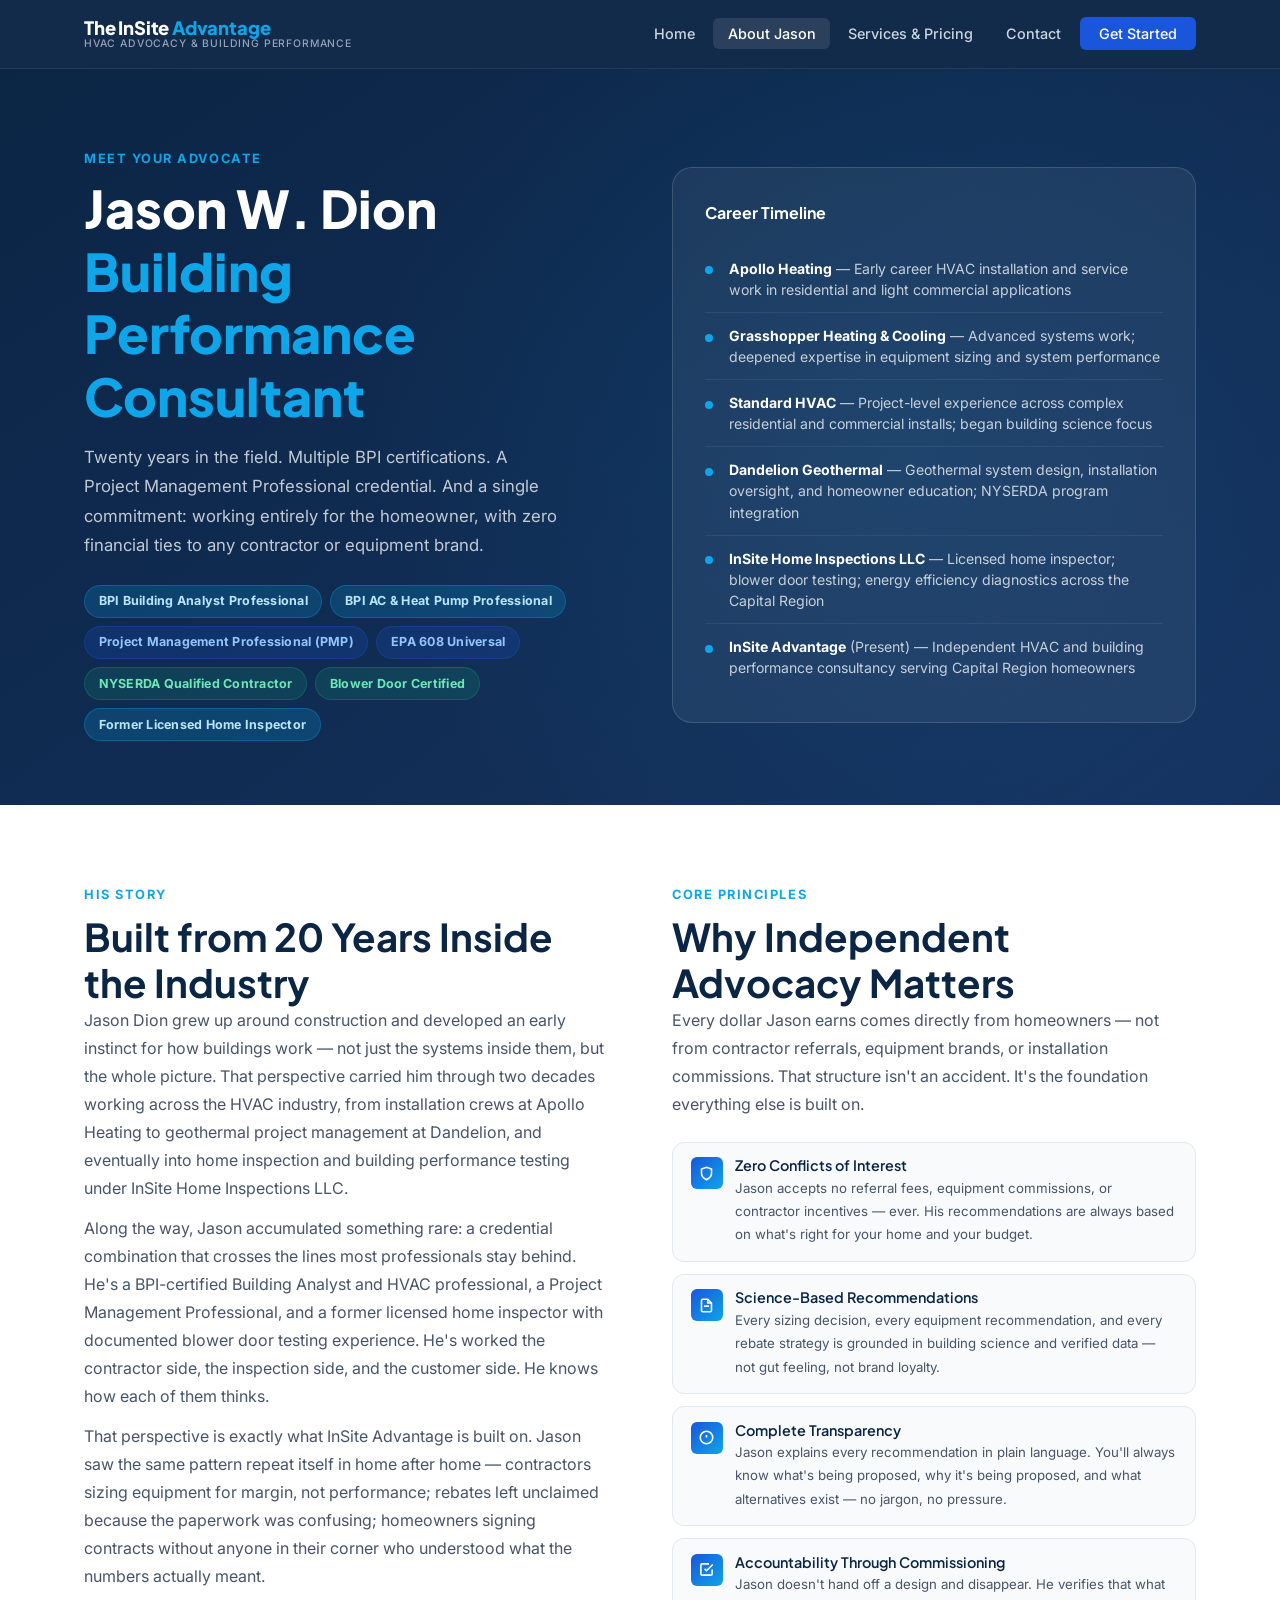
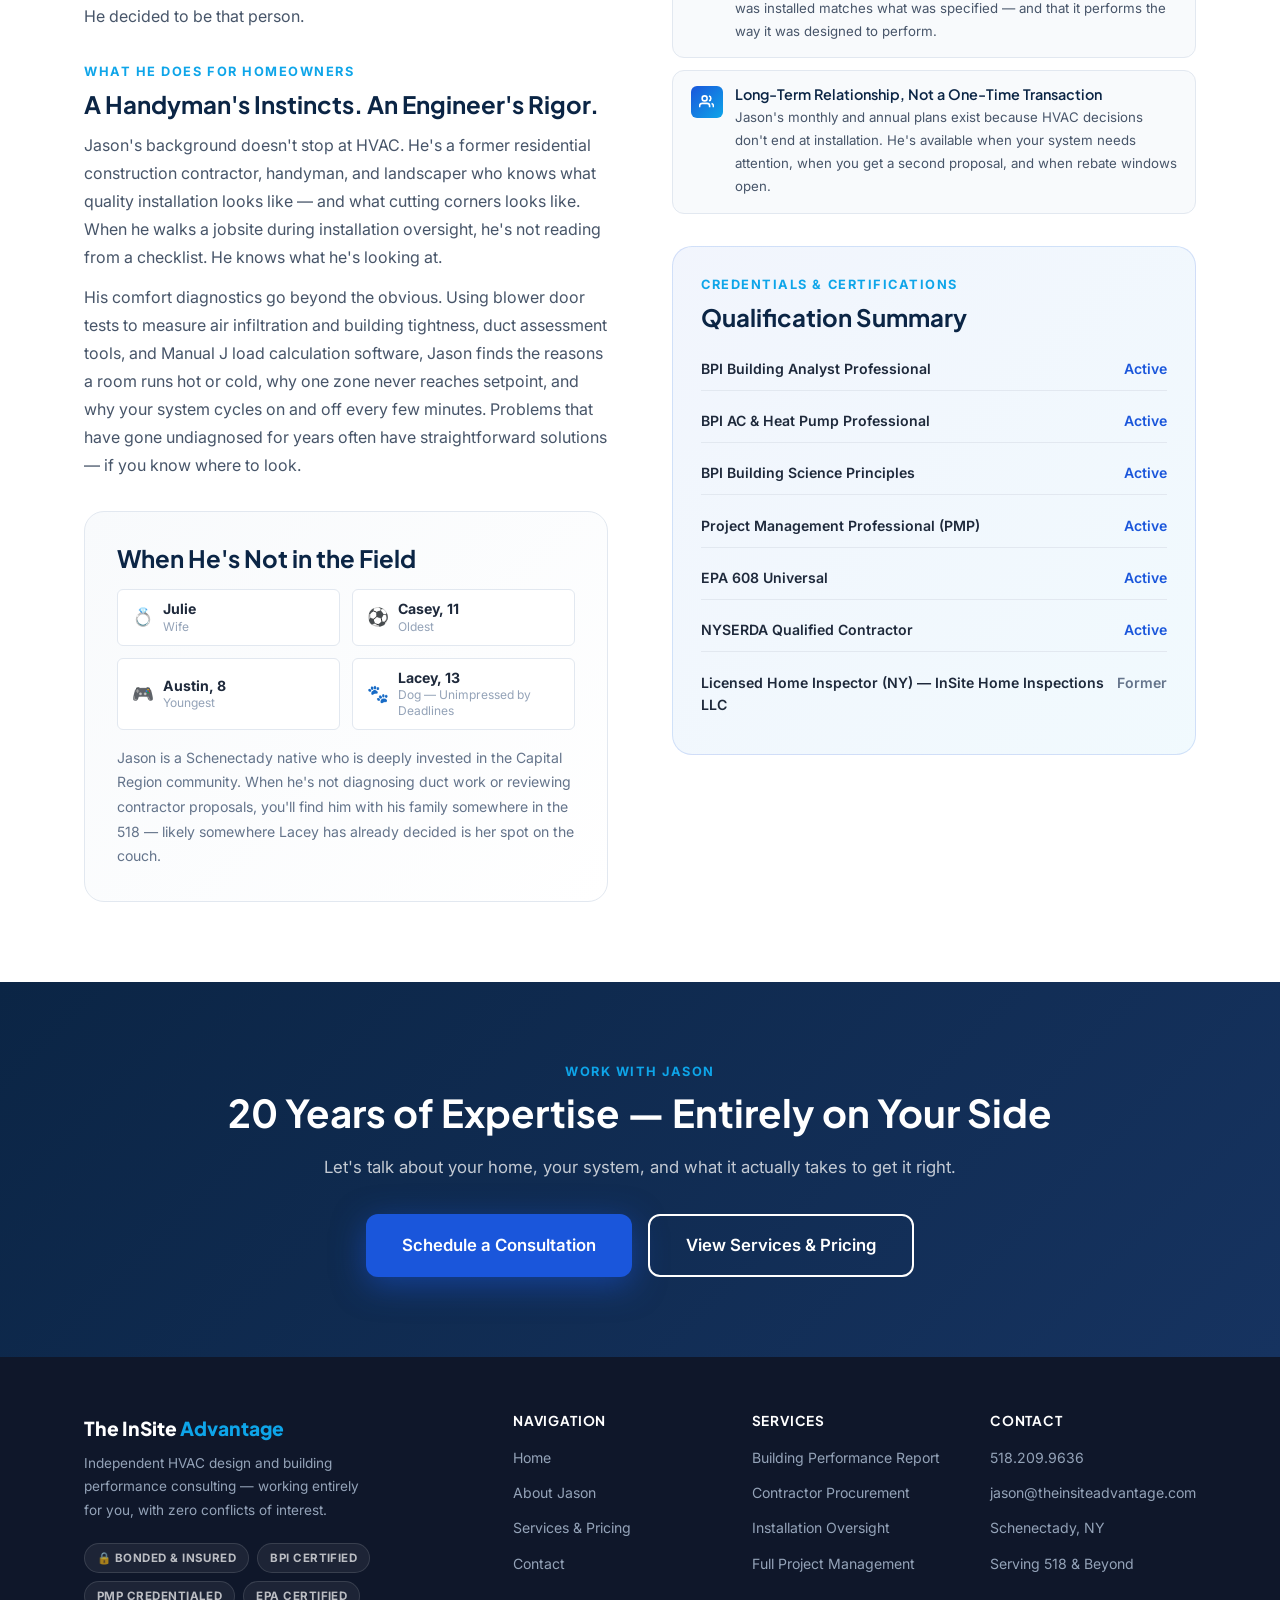
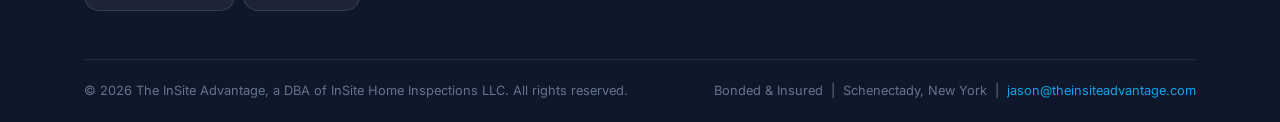
==== commit 233bb4fd: "Hero image, nav/footer rebrand to The InSite Advantage - Full-bleed hero photo with navy-to-transpar" ====
--- a/about.html
+++ b/about.html
@@ -3,8 +3,9 @@
 <head>
   <meta charset="UTF-8">
   <meta name="viewport" content="width=device-width, initial-scale=1.0">
-  <title>About Jason Dion | InSite Advantage</title>
+  <title>About Jason Dion | The InSite Advantage</title>
   <meta name="description" content="Jason W. Dion is a BPI-certified, PMP-credentialed HVAC consultant based in Schenectady, NY with 20+ years of building performance experience. Learn his story and credentials.">
+  <link rel="icon" type="image/svg+xml" href="favicon.svg">
   <link rel="stylesheet" href="css/style.css">
 </head>
 <body>
@@ -14,7 +15,7 @@
   <div class="container">
     <div class="nav__inner">
       <a href="index.html" class="nav__logo">
-        <span class="nav__logo-main">InSite <span>Advantage</span></span>
+        <span class="nav__logo-main">The InSite <span>Advantage</span></span>
         <span class="nav__logo-sub">HVAC Advocacy &amp; Building Performance</span>
       </a>
       <ul class="nav__links">
@@ -249,7 +250,7 @@
   <div class="container">
     <div class="footer__grid">
       <div>
-        <div class="footer__brand-name">InSite <span>Advantage</span></div>
+        <div class="footer__brand-name">The InSite <span>Advantage</span></div>
         <p class="footer__tagline">Independent HVAC design and building performance consulting — working entirely for you, with zero conflicts of interest.</p>
         <div class="footer__badges">
           <span class="footer__badge">🔒 Bonded &amp; Insured</span>
@@ -287,7 +288,7 @@
       </div>
     </div>
     <div class="footer__bottom">
-      <p>&copy; 2026 InSite Advantage, a DBA of InSite Home Inspections LLC. All rights reserved.</p>
+      <p>&copy; 2026 The InSite Advantage, a DBA of InSite Home Inspections LLC. All rights reserved.</p>
       <p>Bonded &amp; Insured &nbsp;|&nbsp; Schenectady, New York &nbsp;|&nbsp; <a href="mailto:jason@theinsiteadvantage.com">jason@theinsiteadvantage.com</a></p>
     </div>
   </div>
--- a/css/style.css
+++ b/css/style.css
@@ -226,24 +226,55 @@
 /* ---------- Hero ---------- */
 .hero {
   background: linear-gradient(145deg, var(--navy) 0%, var(--navy-light) 50%, #0d3060 100%);
-  padding: 6rem 0 5rem;
   position: relative;
   overflow: hidden;
-}
-.hero::before {
+  min-height: 620px;
+  display: flex;
+  flex-direction: column;
+}
+
+/* Full-bleed image: right half, desktop */
+.hero__bg-image {
+  position: absolute;
+  top: 0; right: 0; bottom: 0;
+  width: 55%;
+  z-index: 0;
+}
+.hero__bg-image img {
+  width: 100%;
+  height: 100%;
+  object-fit: cover;
+  object-position: center top;
+  display: block;
+}
+/* Gradient: navy on left fading to transparent on right */
+.hero__bg-image::after {
   content: '';
   position: absolute;
   inset: 0;
-  background:
-    radial-gradient(circle at 20% 50%, rgba(14,165,233,.12) 0%, transparent 50%),
-    radial-gradient(circle at 80% 20%, rgba(26,86,219,.1) 0%, transparent 50%);
-}
-.hero__grid {
-  display: grid;
-  grid-template-columns: 1.1fr 0.9fr;
-  gap: 4rem;
-  align-items: center;
+  background: linear-gradient(
+    to right,
+    #0B2545 0%,
+    rgba(11,37,69,.95) 15%,
+    rgba(11,37,69,.7) 40%,
+    rgba(11,37,69,.2) 70%,
+    transparent 100%
+  );
+}
+
+.hero__container {
   position: relative;
+  z-index: 1;
+  flex: 1;
+  display: flex;
+  align-items: center;
+}
+
+.hero__content {
+  padding: 5.5rem 0;
+  max-width: 580px;
+  position: relative;
+  z-index: 1;
 }
 .hero__badge {
   display: inline-flex;
@@ -336,6 +367,81 @@
 .hero__card-icon svg { width: 14px; height: 14px; stroke: var(--teal); }
 .hero__card-text { font-size: .88rem; color: rgba(255,255,255,.75); line-height: 1.5; }
 .hero__card-text strong { color: var(--white); }
+
+/* ---------- Jason Does Section ---------- */
+.jason-does-grid {
+  display: grid;
+  grid-template-columns: repeat(3, 1fr);
+  gap: 1.5rem;
+}
+.jason-does-card {
+  background: var(--white);
+  border: 1px solid var(--gray-200);
+  border-radius: var(--radius-lg);
+  padding: 2rem;
+  position: relative;
+  transition: all var(--transition);
+  overflow: hidden;
+}
+.jason-does-card::before {
+  content: '';
+  position: absolute;
+  top: 0; left: 0; right: 0;
+  height: 3px;
+  background: linear-gradient(90deg, var(--blue), var(--teal));
+  transform: scaleX(0);
+  transform-origin: left;
+  transition: transform var(--transition);
+}
+.jason-does-card:hover {
+  border-color: var(--blue-light);
+  box-shadow: var(--shadow-lg);
+  transform: translateY(-4px);
+}
+.jason-does-card:hover::before { transform: scaleX(1); }
+.jason-does-card__icon {
+  width: 48px;
+  height: 48px;
+  border-radius: var(--radius);
+  background: linear-gradient(135deg, rgba(26,86,219,.12), rgba(14,165,233,.12));
+  display: flex;
+  align-items: center;
+  justify-content: center;
+  margin-bottom: .75rem;
+}
+.jason-does-card__icon svg { width: 22px; height: 22px; stroke: var(--blue); }
+.jason-does-card__num {
+  font-family: var(--font-display);
+  font-size: 2.5rem;
+  font-weight: 800;
+  color: var(--gray-100);
+  line-height: 1;
+  margin-bottom: .5rem;
+  position: absolute;
+  top: 1.25rem;
+  right: 1.5rem;
+}
+.jason-does-card h3 { font-size: 1.1rem; margin-bottom: .6rem; }
+.jason-does-card p { font-size: .9rem; }
+.jason-does-card--cta {
+  background: linear-gradient(135deg, var(--navy) 0%, var(--navy-light) 100%);
+  border-color: transparent;
+  display: flex;
+  align-items: center;
+}
+.jason-does-card--cta:hover { transform: translateY(-4px); border-color: rgba(255,255,255,.15); }
+.jason-does-card--cta::before { background: linear-gradient(90deg, var(--teal), var(--blue)); }
+.jason-does-card__cta-inner { width: 100%; }
+.jason-does-card__cta-label {
+  font-size: .75rem;
+  font-weight: 700;
+  letter-spacing: .1em;
+  text-transform: uppercase;
+  color: var(--teal);
+  margin-bottom: .5rem;
+}
+.jason-does-card--cta h3 { color: var(--white); font-size: 1.1rem; margin-bottom: .5rem; }
+.jason-does-card--cta p { color: rgba(255,255,255,.65); font-size: .88rem; margin: 0; }
 
 /* ---------- Trust Bar ---------- */
 .trust-bar {
@@ -1085,6 +1191,175 @@
 .mb-2 { margin-bottom: 1rem; }
 .mb-4 { margin-bottom: 2rem; }
 .hidden { display: none; }
+
+/* ---------- Trust Gap Section ---------- */
+.trust-stats-row {
+  display: grid;
+  grid-template-columns: repeat(3, 1fr);
+  gap: 1.5rem;
+  margin-bottom: 3rem;
+}
+.trust-stat-card {
+  background: rgba(255,255,255,.06);
+  border: 1px solid rgba(255,255,255,.12);
+  border-radius: var(--radius-lg);
+  padding: 2rem 1.75rem;
+  transition: all var(--transition);
+}
+.trust-stat-card:hover {
+  background: rgba(255,255,255,.09);
+  border-color: rgba(255,255,255,.2);
+  transform: translateY(-4px);
+}
+.trust-stat-card--accent {
+  background: linear-gradient(135deg, rgba(26,86,219,.25), rgba(14,165,233,.2));
+  border-color: rgba(14,165,233,.35);
+}
+.trust-stat-card__num {
+  font-family: var(--font-display);
+  font-size: 3rem;
+  font-weight: 800;
+  color: var(--teal);
+  line-height: 1;
+  margin-bottom: .6rem;
+}
+.trust-stat-card--accent .trust-stat-card__num {
+  color: #ffffff;
+}
+.trust-stat-card__label {
+  font-size: 1rem;
+  font-weight: 700;
+  color: var(--white);
+  line-height: 1.35;
+  margin-bottom: .75rem;
+}
+.trust-stat-card__sub {
+  font-size: .85rem;
+  color: rgba(255,255,255,.6);
+  line-height: 1.65;
+}
+
+.trust-divider-statement {
+  display: flex;
+  align-items: center;
+  gap: 1.5rem;
+  margin-bottom: 2.5rem;
+}
+.trust-divider-line {
+  flex: 1;
+  height: 1px;
+  background: rgba(255,255,255,.12);
+}
+.trust-divider-statement span {
+  font-size: .8rem;
+  font-weight: 700;
+  letter-spacing: .1em;
+  text-transform: uppercase;
+  color: rgba(255,255,255,.35);
+  white-space: nowrap;
+}
+
+.trust-reasons {
+  display: grid;
+  grid-template-columns: 1fr 1fr;
+  gap: 1.25rem;
+  margin-bottom: 3rem;
+}
+.trust-reason {
+  display: flex;
+  gap: 1rem;
+  padding: 1.5rem;
+  background: rgba(255,255,255,.04);
+  border: 1px solid rgba(255,255,255,.08);
+  border-radius: var(--radius);
+  transition: all var(--transition);
+}
+.trust-reason:hover {
+  background: rgba(255,255,255,.07);
+  border-color: rgba(255,255,255,.15);
+}
+.trust-reason__icon {
+  width: 40px;
+  height: 40px;
+  border-radius: 8px;
+  background: rgba(14,165,233,.15);
+  display: flex;
+  align-items: center;
+  justify-content: center;
+  flex-shrink: 0;
+  color: var(--teal);
+}
+.trust-reason__icon svg { width: 18px; height: 18px; }
+.trust-reason h4 {
+  color: var(--white);
+  font-size: .95rem;
+  margin-bottom: .4rem;
+}
+.trust-reason p {
+  font-size: .85rem;
+  color: rgba(255,255,255,.55);
+  line-height: 1.65;
+  margin: 0;
+}
+
+.trust-position {
+  background: linear-gradient(135deg, rgba(26,86,219,.2), rgba(14,165,233,.15));
+  border: 1px solid rgba(14,165,233,.3);
+  border-radius: var(--radius-xl);
+  padding: 2.5rem;
+}
+.trust-position__inner {
+  display: flex;
+  gap: 2rem;
+  align-items: flex-start;
+}
+.trust-position__icon {
+  width: 56px;
+  height: 56px;
+  border-radius: var(--radius);
+  background: linear-gradient(135deg, var(--blue), var(--teal));
+  display: flex;
+  align-items: center;
+  justify-content: center;
+  flex-shrink: 0;
+  box-shadow: 0 8px 24px rgba(14,165,233,.3);
+}
+.trust-position__icon svg { width: 26px; height: 26px; }
+.trust-position__label {
+  font-size: .75rem;
+  font-weight: 700;
+  letter-spacing: .1em;
+  text-transform: uppercase;
+  color: var(--teal);
+  margin-bottom: .4rem;
+}
+.trust-position__headline {
+  color: var(--white);
+  font-size: 1.4rem;
+  margin-bottom: .75rem;
+}
+.trust-position__text {
+  font-size: .92rem;
+  color: rgba(255,255,255,.7);
+  line-height: 1.75;
+  margin-bottom: 1.25rem;
+}
+.trust-position__chips {
+  display: flex;
+  flex-wrap: wrap;
+  gap: .5rem;
+}
+.trust-chip {
+  display: inline-flex;
+  align-items: center;
+  background: rgba(255,255,255,.1);
+  border: 1px solid rgba(255,255,255,.18);
+  color: rgba(255,255,255,.85);
+  font-size: .78rem;
+  font-weight: 600;
+  padding: .3rem .85rem;
+  border-radius: 999px;
+}
 
 /* ---------- Responsive ---------- */
 @media (max-width: 1024px) {
@@ -1106,6 +1381,30 @@
   .form-row { grid-template-columns: 1fr; }
   .family-members { grid-template-columns: 1fr; }
   .trust-bar__inner { gap: 1rem; }
+  .trust-stats-row { grid-template-columns: 1fr; }
+  .trust-reasons { grid-template-columns: 1fr; }
+  .trust-position__inner { flex-direction: column; gap: 1.25rem; }
+  .jason-does-grid { grid-template-columns: 1fr; }
+
+  /* Mobile hero: stack image below content */
+  .hero { min-height: auto; flex-direction: column; }
+  .hero__bg-image {
+    position: relative;
+    width: 100%;
+    height: 300px;
+    order: 2;
+  }
+  /* Mobile gradient: navy top fading to transparent bottom */
+  .hero__bg-image::after {
+    background: linear-gradient(
+      to bottom,
+      #0B2545 0%,
+      rgba(11,37,69,.5) 35%,
+      transparent 100%
+    );
+  }
+  .hero__container { order: 1; }
+  .hero__content { padding: 3.5rem 0 2rem; max-width: 100%; }
   .trust-divider { display: none; }
   .hero__actions { flex-direction: column; }
   .hero__actions .btn { text-align: center; justify-content: center; }
